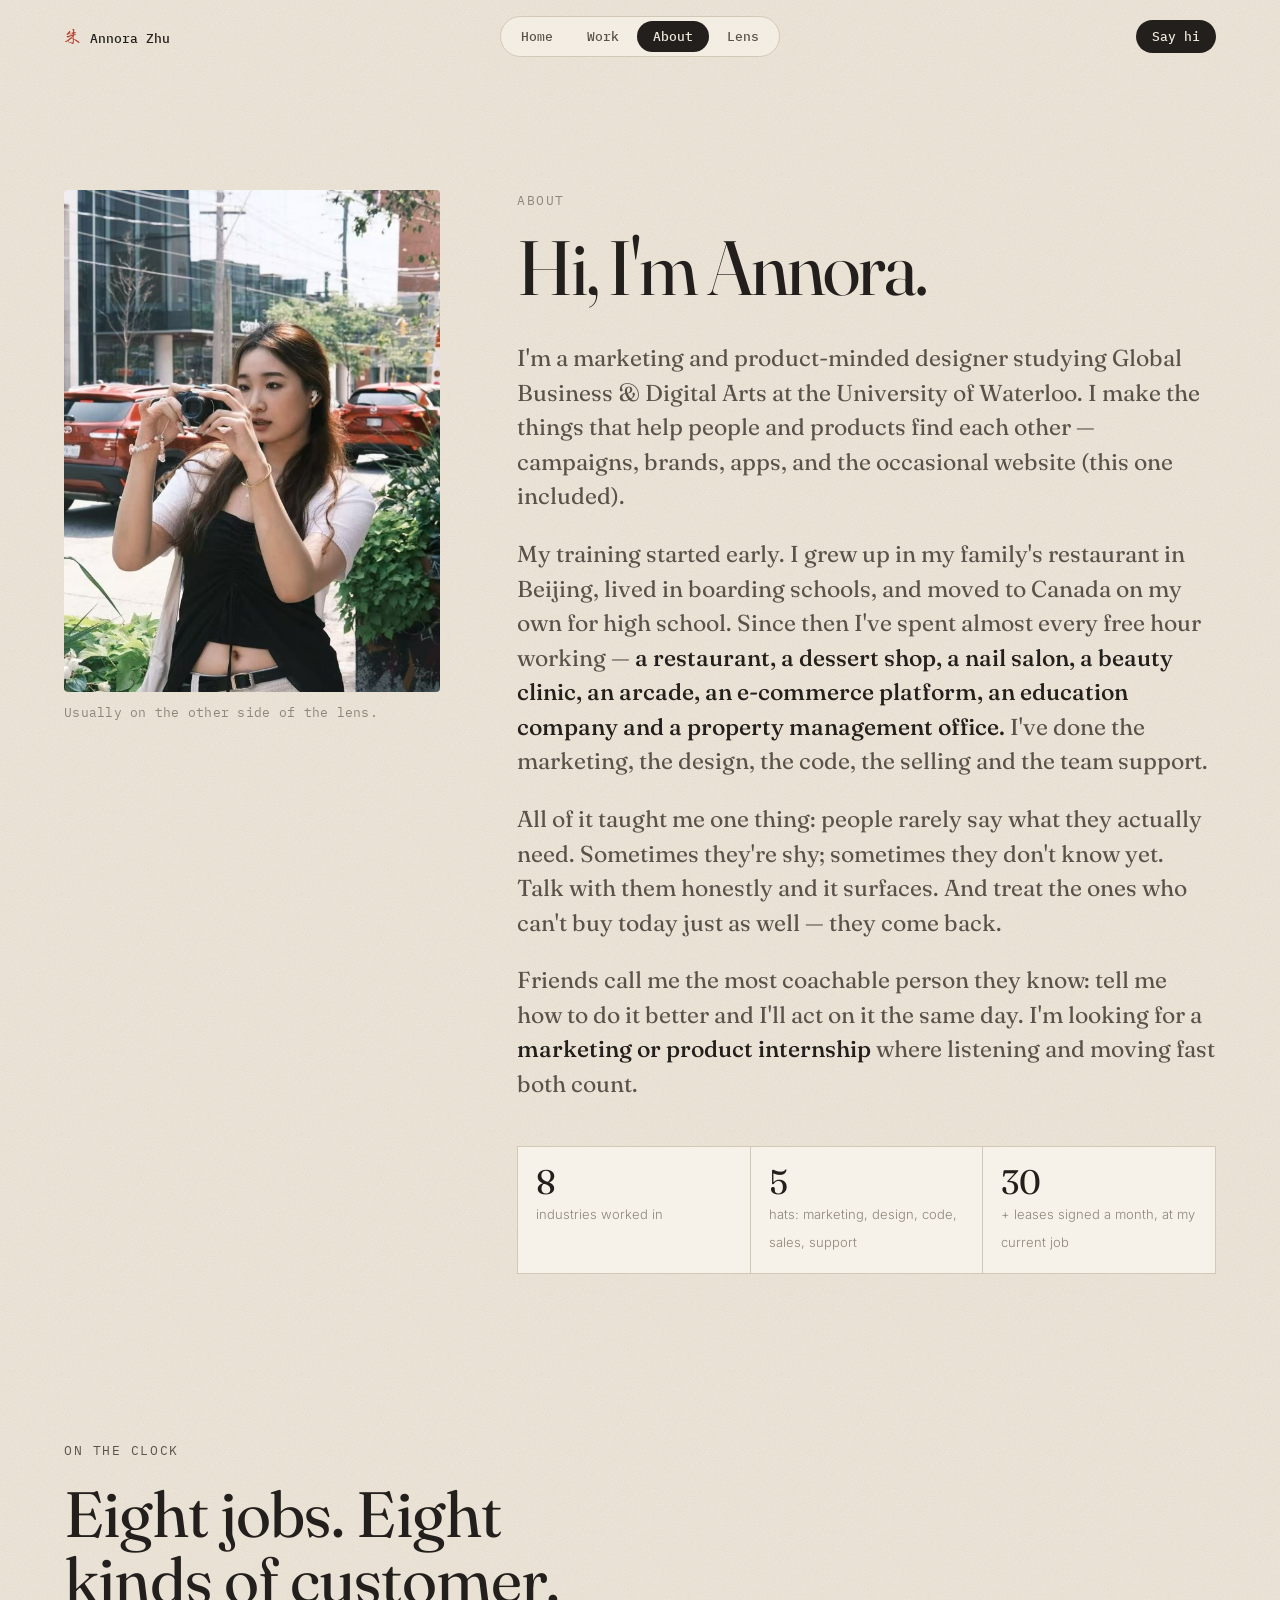
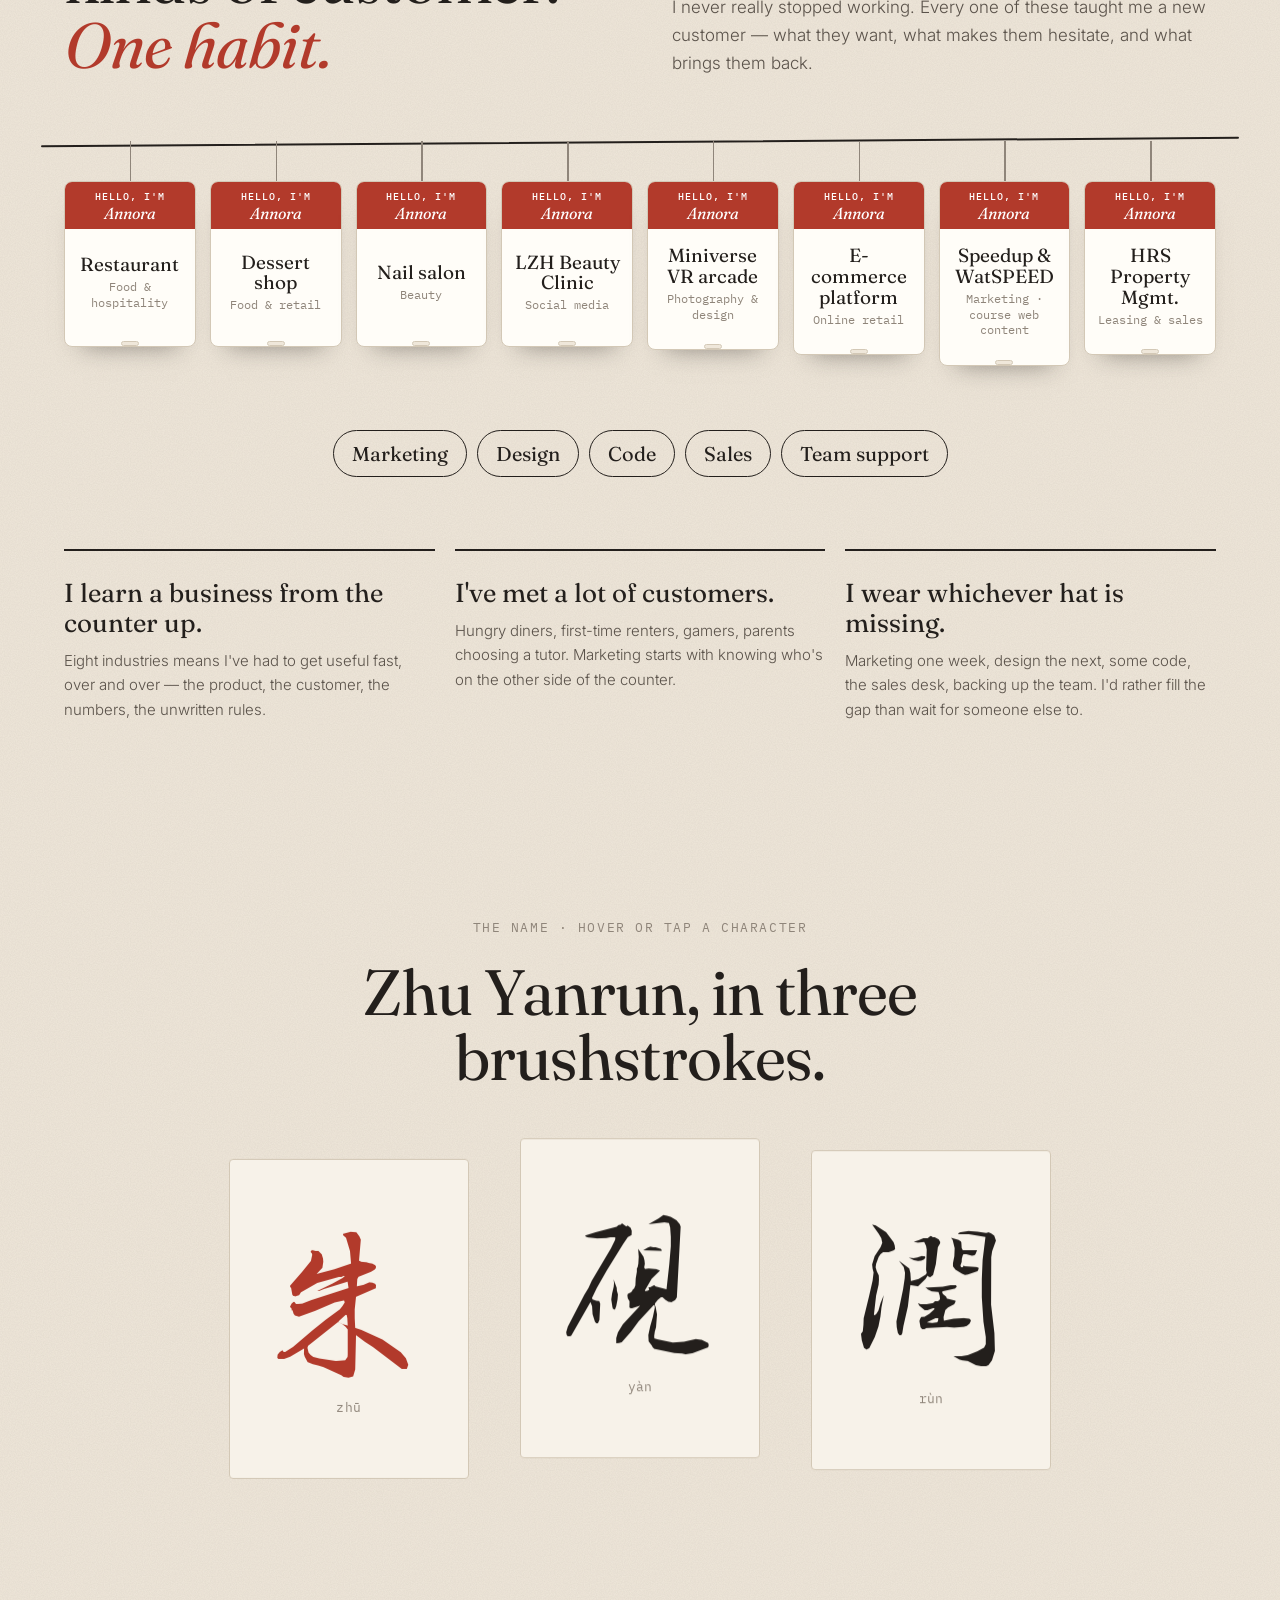
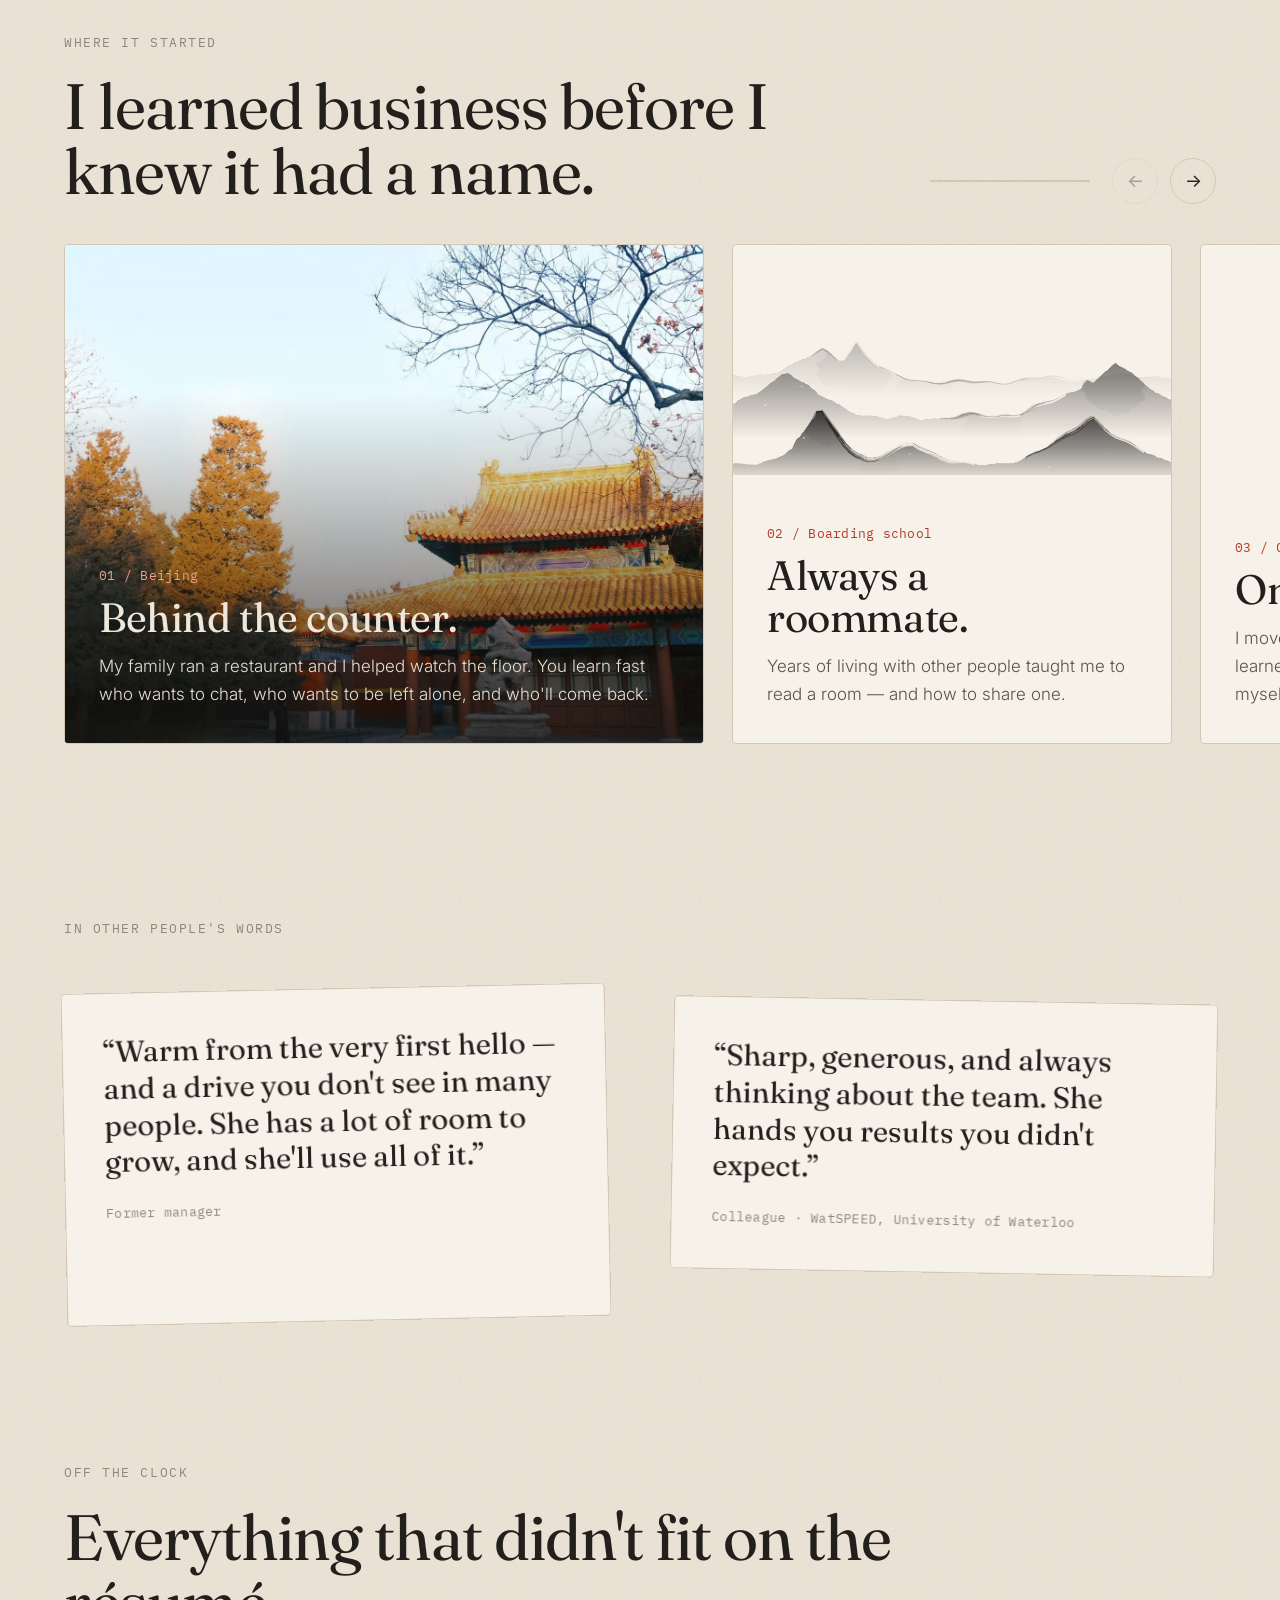
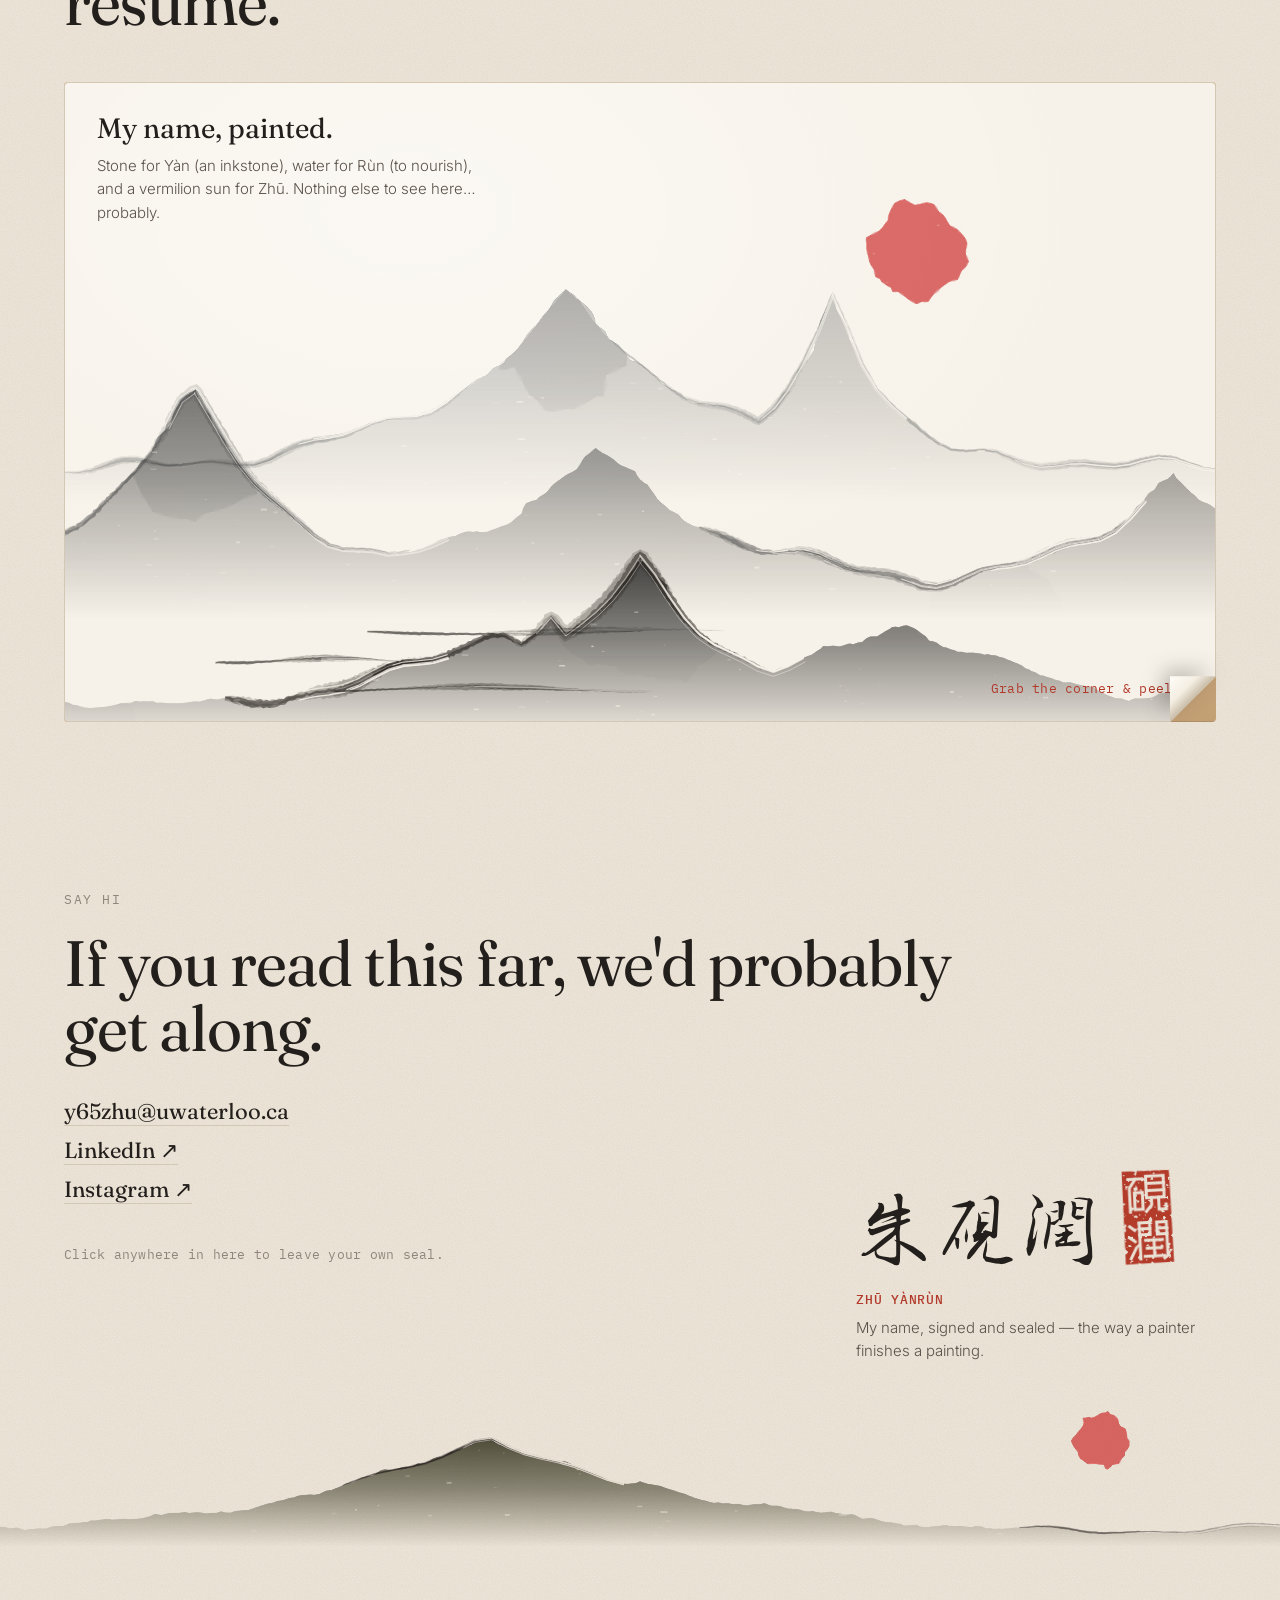
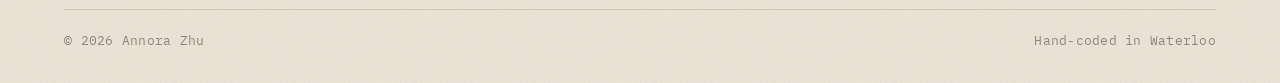
==== about.html @ 553e312d "Desk: drop the karaoke and concert files; concert photo moves into the dance file" ====
<!doctype html>
<html lang="en">
<head>
  <meta charset="utf-8">
  <meta name="viewport" content="width=device-width, initial-scale=1">
  <title>About · Annora Zhu</title>
  <meta name="description" content="About Annora Zhu — from her family's restaurant in Beijing to eight industries and the University of Waterloo.">
  <link rel="preconnect" href="https://fonts.googleapis.com">
  <link rel="preconnect" href="https://fonts.gstatic.com" crossorigin>
  <link href="https://fonts.googleapis.com/css2?family=Fraunces:ital,opsz,wght@0,9..144,300..600;1,9..144,300..500&family=IBM+Plex+Mono:wght@400;500&family=Inter:wght@300;400;500&display=swap" rel="stylesheet">
  <link rel="preload" href="danxingshu-subset.woff2" as="font" type="font/woff2" crossorigin>
  <link rel="stylesheet" href="styles.css?v=202611030107">
</head>
<body>

<nav class="nav">
  <a class="brand" href="index.html"><span class="dx">朱</span><span class="name-en">Annora Zhu</span></a>
  <ul class="tabs">
    <li><a href="index.html">Home</a></li>
    <li><a href="work.html">Work</a></li>
    <li><a href="about.html" aria-current="page">About</a></li>
    <li><a href="lens.html">Lens</a></li>
  </ul>
  <a class="btn" href="#hello">Say hi</a>
</nav>

<!-- ============ INTRO ============ -->
<section class="about-hero">
  <figure class="about-photo reveal">
    <img src="me-crop.jpg" alt="Annora framing a shot with her camera on a sunny street">
    <figcaption class="mono">Usually on the other side of the lens.</figcaption>
  </figure>
  <div class="about-text">
    <p class="mono eyebrow">About</p>
    <h1>Hi, I'm Annora.</h1>
    <p class="lead reveal">I'm a marketing and product-minded designer studying Global Business &amp; Digital Arts at the University of Waterloo. I make the things that help people and products find each other — campaigns, brands, apps, and the occasional website (this one included).</p>
    <p class="lead reveal">My training started early. I grew up in my family's restaurant in Beijing, lived in boarding schools, and moved to Canada on my own for high school. Since then I've spent almost every free hour working — <strong>a restaurant, a dessert shop, a nail salon, a beauty clinic, an arcade, an e-commerce platform, an education company and a property management office.</strong> I've done the marketing, the design, the code, the selling and the team support.</p>
    <p class="lead reveal">All of it taught me one thing: people rarely say what they actually need. Sometimes they're shy; sometimes they don't know yet. Talk with them honestly and it surfaces. And treat the ones who can't buy today just as well — they come back.</p>
    <p class="lead reveal">Friends call me the most coachable person they know: tell me how to do it better and I'll act on it the same day. I'm looking for a <strong>marketing or product internship</strong> where listening and moving fast both count.</p>
    <div class="facts reveal">
      <div><strong data-count="8">8</strong><span>industries worked in</span></div>
      <div><strong data-count="5">5</strong><span>hats: marketing, design, code, sales, support</span></div>
      <div><strong data-count="30">30</strong><span>+ leases signed a month, at my current job</span></div>
    </div>
  </div>
</section>

<!-- ============ EIGHT JOBS ============ -->
<section class="jobs">
  <div class="jobs-head">
    <div>
      <p class="mono eyebrow">On the clock</p>
      <h2 class="reveal">Eight jobs. Eight kinds of customer. <em>One habit.</em></h2>
    </div>
    <p class="reveal">I never really stopped working. Every one of these taught me a new customer — what they want, what makes them hesitate, and what brings them back.</p>
  </div>
  <div class="line">
    <div class="badges">
      <div class="badge" style="--i:0"><div class="badge-card"><div class="badge-top">HELLO, I'M<b>Annora</b></div><div class="badge-mid"><strong>Restaurant</strong><span>Food &amp; hospitality</span></div><div class="badge-hole"></div></div></div>
      <div class="badge" style="--i:1"><div class="badge-card"><div class="badge-top">HELLO, I'M<b>Annora</b></div><div class="badge-mid"><strong>Dessert shop</strong><span>Food &amp; retail</span></div><div class="badge-hole"></div></div></div>
      <div class="badge" style="--i:2"><div class="badge-card"><div class="badge-top">HELLO, I'M<b>Annora</b></div><div class="badge-mid"><strong>Nail salon</strong><span>Beauty</span></div><div class="badge-hole"></div></div></div>
      <div class="badge" style="--i:3"><div class="badge-card"><div class="badge-top">HELLO, I'M<b>Annora</b></div><div class="badge-mid"><strong>LZH Beauty Clinic</strong><span>Social media</span></div><div class="badge-hole"></div></div></div>
      <div class="badge" style="--i:4"><div class="badge-card"><div class="badge-top">HELLO, I'M<b>Annora</b></div><div class="badge-mid"><strong>Miniverse VR arcade</strong><span>Photography &amp; design</span></div><div class="badge-hole"></div></div></div>
      <div class="badge" style="--i:5"><div class="badge-card"><div class="badge-top">HELLO, I'M<b>Annora</b></div><div class="badge-mid"><strong>E-commerce platform</strong><span>Online retail</span></div><div class="badge-hole"></div></div></div>
      <div class="badge" style="--i:6"><div class="badge-card"><div class="badge-top">HELLO, I'M<b>Annora</b></div><div class="badge-mid"><strong>Speedup &amp; WatSPEED</strong><span>Marketing · course web content</span></div><div class="badge-hole"></div></div></div>
      <div class="badge" style="--i:7"><div class="badge-card"><div class="badge-top">HELLO, I'M<b>Annora</b></div><div class="badge-mid"><strong>HRS Property Mgmt.</strong><span>Leasing &amp; sales</span></div><div class="badge-hole"></div></div></div>
    </div>
  </div>

  <div class="hats reveal">
    <span class="hat">Marketing</span><span class="hat">Design</span><span class="hat">Code</span><span class="hat">Sales</span><span class="hat">Team support</span>
  </div>

  <div class="trait">
    <div class="reveal"><h4>I learn a business from the counter up.</h4><p>Eight industries means I've had to get useful fast, over and over — the product, the customer, the numbers, the unwritten rules.</p></div>
    <div class="reveal"><h4>I've met a lot of customers.</h4><p>Hungry diners, first-time renters, gamers, parents choosing a tutor. Marketing starts with knowing who's on the other side of the counter.</p></div>
    <div class="reveal"><h4>I wear whichever hat is missing.</h4><p>Marketing one week, design the next, some code, the sales desk, backing up the team. I'd rather fill the gap than wait for someone else to.</p></div>
  </div>
</section>

<!-- ============ NAME ============ -->
<section class="name">
  <p class="mono eyebrow">The name · hover or tap a character</p>
  <h2 class="reveal">Zhu Yanrun, in three brushstrokes.</h2>
  <div class="chars">
    <button class="char" data-speed="-0.05">
      <span class="front"><span class="dx red">朱</span><span class="mono">zhū</span></span>
      <span class="back"><strong>Vermilion</strong><span>The red of a signature seal — the only accent color on this site.</span></span>
    </button>
    <button class="char" data-speed="0.03">
      <span class="front"><span class="dx">硯</span><span class="mono">yàn</span></span>
      <span class="back"><strong>Inkstone</strong><span>Where ink is ground before a word is written. The prep nobody sees.</span></span>
    </button>
    <button class="char" data-speed="-0.02">
      <span class="front"><span class="dx">潤</span><span class="mono">rùn</span></span>
      <span class="back"><strong>To nourish</strong><span>To make things go smoothly — what good marketing does for a product.</span></span>
    </button>
  </div>
</section>

<!-- ============ ORIGINS (swipeable row) ============ -->
<section class="origins" id="origins">
  <div class="origins-sticky">
    <div class="origins-head">
      <div>
        <p class="mono eyebrow">Where it started</p>
        <h2>I learned business before I knew it had a name.</h2>
      </div>
      <div class="origins-nav">
        <div class="progress" aria-hidden="true"><i id="originsBar"></i></div>
        <button class="arrow" id="originsPrev" aria-label="Previous card" disabled>←</button>
        <button class="arrow" id="originsNext" aria-label="Next card">→</button>
      </div>
    </div>
    <div class="track" id="track" tabindex="0" aria-label="Where it started — swipe or use the arrows">
      <article class="panel photo-panel">
        <div class="ph"><img src="beijing.jpg" alt="A temple courtyard in Beijing in late-afternoon light"></div>
        <span class="num mono">01 / Beijing</span>
        <h3>Behind the counter.</h3>
        <p>My family ran a restaurant and I helped watch the floor. You learn fast who wants to chat, who wants to be left alone, and who'll come back.</p>
      </article>
      <article class="panel">
        <div class="panel-ink" data-ink="landscape" data-seed="21" data-sun="off" aria-hidden="true"></div>
        <span class="num mono">02 / Boarding school</span>
        <h3>Always a roommate.</h3>
        <p>Years of living with other people taught me to read a room — and how to share one.</p>
      </article>
      <article class="panel">
        <div class="panel-ink" data-ink="landscape" data-seed="34" data-sun="off" aria-hidden="true"></div>
        <span class="num mono">03 / Canada</span>
        <h3>On my own.</h3>
        <p>I moved here by myself for high school and learned to take care of — and stand up for — myself.</p>
      </article>
      <article class="panel">
        <div class="panel-ink" data-ink="landscape" data-seed="45" data-sun="78,24" aria-hidden="true"></div>
        <span class="num mono">04 / Waterloo</span>
        <h3>Business, meet art.</h3>
        <p>Global Business &amp; Digital Arts was the only program I'd ever seen that put the two things I'm good at in the same room.</p>
      </article>
    </div>
  </div>
</section>

<!-- ============ WORDS ============ -->
<section>
  <p class="mono eyebrow">In other people's words</p>
  <div class="notes">
    <blockquote class="note" data-speed="-0.04">
      <p>“Warm from the very first hello — and a drive you don't see in many people. She has a lot of room to grow, and she'll use all of it.”</p>
      <cite class="mono">Former manager</cite>
    </blockquote>
    <blockquote class="note" data-speed="0.04">
      <p>“Sharp, generous, and always thinking about the team. She hands you results you didn't expect.”</p>
      <cite class="mono">Colleague · WatSPEED, University of Waterloo</cite>
    </blockquote>
  </div>
</section>

<!-- ============ UNDER THE RUG ============ -->
<section class="rug" id="rug">
  <p class="mono eyebrow">Off the clock</p>
  <h2 class="reveal">Everything that didn't fit on the résumé.</h2>

  <div class="rug-stage" id="rugStage">
    <div class="desk" id="desk">
      <button class="file" style="--x:5%;--y:8%" data-title="advice-taken.log" data-body="My friends say I'm the most coachable person they know. Give me good feedback and I'll put my ego aside and act on it — usually the same day."><span class="ico star">✦</span><span class="fname">advice-taken.log</span></button>
      <button class="file" style="--x:28%;--y:4%" data-title="nail-set-v12.jpg" data-body="I do nails. Ten tiny canvases, no undo button." data-img="desk-nails.jpg"><span class="ico ico-img" style="background-image:url(desk-nails.jpg)"></span><span class="fname">nail-set-v12.jpg</span></button>
      <button class="file" style="--x:52%;--y:12%" data-title="hello-kitty/" data-body="Lifelong, unapologetic fan. My room is mostly her at this point. (This folder is 4.2 GB.)" data-img="desk-hello-kitty.jpg|desk-kitty-pad.jpg|desk-kitty-plush.jpg|desk-kitty-wallpaper.jpg"><span class="ico ico-folder"></span><span class="fname">hello-kitty/</span></button>
      <button class="file" style="--x:76%;--y:6%" data-title="still-can-do-the-splits.mov" data-body="Years of Chinese folk dance, since I was a kid. Yes — I can still do the splits." data-img="desk-dance.jpg|desk-concert.jpg"><span class="ico">▶</span><span class="fname">still-can-do-the-splits.mov</span></button>
      <button class="file" style="--x:12%;--y:50%" data-title="ink-practice.jpg" data-body="Years of Chinese calligraphy and ink painting. I still practice — it's where all the white space on this site comes from."><span class="ico ico-ink dx">墨</span><span class="fname">ink-practice.jpg</span></button>
      <button class="file" style="--x:36%;--y:56%" data-title="born-to-cook.txt" data-body="Friends say I was born with a 'rice root' — a natural gift for cooking. Come hungry." data-img="desk-cook-1.jpg|desk-cook-2.jpg|lens-campfire.jpg"><span class="ico">≡</span><span class="fname">born-to-cook.txt</span></button>
      <button class="file" style="--x:59%;--y:48%" data-title="gym-streak.xlsx" data-body="At the gym most days. Discipline I can actually see." data-img="desk-gym.jpg"><span class="ico ico-sheet"></span><span class="fname">gym-streak.xlsx</span></button>
      <button class="file" style="--x:80%;--y:54%" data-title="birth-chart.pdf" data-body="Western astrology and a firm belief in manifesting. This website was — partly — manifested."><span class="ico">☾</span><span class="fname">birth-chart.pdf</span></button>
      <button class="file" style="--x:46%;--y:78%" data-title="no-pet-yet.txt" data-body="A pet is a real responsibility. I'm waiting until I can give one a steady life. Until then, I borrow other people's rabbits." data-img="desk-rabbit.jpg"><span class="ico">≡</span><span class="fname">no-pet-yet.txt</span></button>

      <div class="window" id="fileWindow" hidden>
        <div class="win-bar"><span class="mono" id="winTitle"></span><button class="win-close" id="winClose" aria-label="Close">×</button></div>
        <div class="win-imgs" id="winImgs" hidden></div>
        <p id="winBody"></p>
      </div>
    </div>

    <div class="cover-sheet" id="cover">
      <div class="cover-ink" data-ink="landscape" data-seed="7" data-water aria-hidden="true"></div>
      <div class="cover-inner">
        <p class="cover-title">My name, painted.</p>
        <p class="cover-text">Stone for Yàn (an inkstone), water for Rùn (to nourish), and a vermilion sun for Zhū. Nothing else to see here… probably.</p>
      </div>
      <p class="cover-hint mono">Grab the corner &amp; peel ↘</p>
    </div>
    <div class="flap-wrap" aria-hidden="true"><div class="flap" id="flap"></div></div>
    <button class="corner" id="corner" aria-label="Peel back the cover to see what's underneath"></button>
  </div>
  <button class="mono reset" id="rugReset" hidden>Sweep it back under the rug ↺</button>
</section>

<div class="lightbox" id="lightbox" hidden><img alt=""></div>
<footer class="footer" id="hello">
  <div class="stamp-zone" id="stampZone">
    <p class="mono eyebrow">Say hi</p>
    <h2>If you read this far, we'd probably get along.</h2>
    <div class="links">
      <a href="mailto:y65zhu@uwaterloo.ca">y65zhu@uwaterloo.ca</a>
      <a href="https://www.linkedin.com/in/annora-zhu-1355352b9">LinkedIn ↗</a>
      <a href="https://www.instagram.com/zz_annora">Instagram ↗</a>
    </div>
    <figure class="signature">
      <div class="sig-row"><span class="sig dx">朱硯潤</span><span class="sig-seal" data-seal="96"></span></div>
      <figcaption><span class="mono sig-roman">ZHŪ YÀNRÙN</span><span class="sig-note">My name, signed and sealed — the way a painter finishes a painting.</span></figcaption>
    </figure>
    <p class="mono stamp-hint" id="stampHint">Click anywhere in here to leave your own seal.</p>
  </div>
  <div class="footer-ink" data-ink="ridge" data-seed="12" aria-hidden="true"></div>
  <div class="fine mono"><span>© 2026 Annora Zhu</span><span>Hand-coded in Waterloo</span></div>
</footer>

<script src="main.js?v=202611030107"></script>
<script src="ink.js?v=202611030107"></script>
</body>
</html>
---- styles.css ----
@font-face {
  font-family: "DanXing";
  src: url("danxingshu-subset.woff2") format("woff2");
  font-display: block;
}

/* smooth cross-page transitions between tabs (Chrome, Safari 18+) */
@view-transition { navigation: auto; }
::view-transition-old(root) { animation: vt-out .28s ease both; }
::view-transition-new(root) { animation: vt-in .42s cubic-bezier(.2,.8,.2,1) both; }
@keyframes vt-out { to { opacity: 0; transform: translateY(-10px); } }
@keyframes vt-in { from { opacity: 0; transform: translateY(14px); } }

:root {
  --paper: #efe7da;
  --paper-2: #e6dccb;
  --paper-3: #f7f2e9;
  --ink: #231f1c;
  --ink-2: #5a524a;
  --ink-3: #8f857a;
  --rule: #d3c8b6;
  --zhu: #b23a2b;
  --display: "Fraunces", "Times New Roman", serif;
  --sans: "Inter", system-ui, sans-serif;
  --mono: "IBM Plex Mono", ui-monospace, monospace;
  --gutter: clamp(16px, 5vw, 72px);
  --ease: cubic-bezier(.2, .8, .2, 1);
}

* { box-sizing: border-box; margin: 0; padding: 0; }
html { scroll-behavior: smooth; }
body {
  background-color: var(--paper);
  background-image: url("data:image/svg+xml,%3Csvg xmlns='http://www.w3.org/2000/svg' width='240' height='240'%3E%3Cfilter id='n'%3E%3CfeTurbulence type='fractalNoise' baseFrequency='.85' numOctaves='3' stitchTiles='stitch'/%3E%3CfeColorMatrix values='0 0 0 0 .14 0 0 0 0 .12 0 0 0 0 .1 0 0 0 .09 0'/%3E%3C/filter%3E%3Crect width='100%25' height='100%25' filter='url(%23n)'/%3E%3C/svg%3E");
  color: var(--ink);
  font: 300 17px/1.65 var(--sans);
  -webkit-font-smoothing: antialiased;
  overflow-x: hidden;
}
body.locked { overflow: hidden; }
img { display: block; max-width: 100%; }
a { color: inherit; text-decoration: none; }
button { font: inherit; color: inherit; background: none; border: 0; cursor: pointer; }
.mono { font-family: var(--mono); font-size: 13px; letter-spacing: .02em; font-weight: 400; }
.dx { font-family: "DanXing", serif; font-weight: 400; }
.red { color: var(--zhu); }
h1 { font: 400 clamp(46px, 6.2vw, 96px)/.96 var(--display); letter-spacing: -.025em; font-variation-settings: "opsz" 144; }
h1 em, h2 em { color: var(--zhu); font-style: italic; }
h2 { font: 400 clamp(36px, 5vw, 68px)/1.02 var(--display); letter-spacing: -.015em; max-width: 14em; }
h3 { font: 400 clamp(30px, 3.2vw, 46px)/1.02 var(--display); letter-spacing: -.01em; }
.eyebrow { color: var(--ink-3); margin-bottom: 20px; text-transform: uppercase; letter-spacing: .12em; }
section { padding: clamp(100px, 13vw, 170px) var(--gutter) 0; position: relative; }
.lead { font: 400 clamp(20px, 1.8vw, 24px)/1.5 var(--display); color: var(--ink-2); max-width: 36em; }
.lead strong { color: var(--ink); font-weight: 500; }

/* ---------- nav: tabs ---------- */
.nav {
  position: fixed; inset: 0 0 auto 0; z-index: 50;
  display: grid; grid-template-columns: 1fr auto 1fr; align-items: center;
  padding: 16px var(--gutter);
  font: 500 13px var(--mono);
  view-transition-name: nav;
}
.nav::before { content: ""; position: absolute; inset: 0; background: color-mix(in srgb, var(--paper) 82%, transparent); backdrop-filter: blur(10px); opacity: 0; transition: opacity .3s; z-index: -1; }
.nav.solid::before { opacity: 1; }
.brand { display: flex; align-items: baseline; gap: 8px; }
.brand .dx { font-size: 18px; color: var(--zhu); }
.tabs { display: flex; gap: 2px; padding: 4px; list-style: none; background: color-mix(in srgb, var(--paper-3) 70%, transparent); border: 1px solid var(--rule); border-radius: 999px; }
.tabs a { display: block; padding: 7px 16px; border-radius: 999px; color: var(--ink-2); transition: color .2s; position: relative; isolation: isolate; }
.tabs a:hover { color: var(--ink); }
.tabs a[aria-current="page"] { color: var(--paper); }
.tabs a[aria-current="page"]::before { content: ""; position: absolute; inset: 0; border-radius: inherit; background: var(--ink); z-index: -1; view-transition-name: tab-pill; }
.btn { justify-self: end; background: var(--ink); color: var(--paper); padding: 8px 16px; border-radius: 999px; transition: background .2s; }
.btn:hover { background: var(--zhu); }

/* ---------- page header (inner pages) ---------- */
.page-head { padding-top: clamp(130px, 16vw, 190px); display: grid; grid-template-columns: 1.2fr 1fr; gap: clamp(28px, 5vw, 72px); align-items: end; }
.page-head h1 { font-size: clamp(52px, 7vw, 108px); }
.page-head p { color: var(--ink-2); max-width: 34em; }

/* ================= HOME ================= */
.hero {
  min-height: 100vh; padding: 100px var(--gutter) 60px;
  display: grid; grid-template-columns: minmax(0, 1.1fr) minmax(0, .9fr); gap: clamp(40px, 6vw, 110px);
  align-items: center; position: relative; overflow: hidden;
}
.hero-copy, .portrait { position: relative; z-index: 1; }
.hero h1 { font-size: clamp(56px, 6.6vw, 112px); }
.hero-ink { position: absolute; left: 0; right: 0; bottom: 0; height: 27%; opacity: .55; pointer-events: none; }
.hero-cta { display: flex; flex-wrap: wrap; align-items: center; gap: 22px; margin-top: 36px; }
.btn-lg { padding: 14px 22px; border-radius: 999px; background: var(--ink); color: var(--paper); font: 500 15px var(--sans); transition: background .2s; }
.btn-lg:hover { background: var(--zhu); }
.kicker { display: flex; align-items: center; gap: 8px; color: var(--ink-2); margin-bottom: 28px; }
.dot { width: 7px; height: 7px; border-radius: 50%; background: var(--zhu); animation: pulse 2.4s infinite; }
@keyframes pulse { 0% { box-shadow: 0 0 0 0 rgba(178,58,43,.5); } 70%, 100% { box-shadow: 0 0 0 8px rgba(178,58,43,0); } }
.portrait { justify-self: end; width: min(100%, calc((100vh - 260px) * .75)); margin: 0; }
.portrait canvas { width: 100%; aspect-ratio: 3/4; display: block; cursor: none; touch-action: pan-y; }
.portrait figcaption { display: flex; flex-direction: column; gap: 6px; margin-top: 16px; }
.cue { color: var(--zhu); font-weight: 500; }
.cue-touch { display: none; }
@media (hover: none) { .cue-mouse { display: none; } .cue-touch { display: inline; } }
.legend { font: 300 15px/1.55 var(--sans); color: var(--ink-2); }
.legend em { font-style: italic; }
.hero-note { max-width: 34ch; margin-top: 30px; font: 300 19px/1.6 var(--sans); color: var(--ink-2); }
.scroll-cue { position: absolute; left: 50%; bottom: 18px; transform: translateX(-50%); color: var(--ink-3); }
.scroll-cue::after { content: ""; display: block; width: 1px; height: 28px; margin: 6px auto 0; background: var(--ink-3); animation: drip 1.8s infinite; transform-origin: top; }
@keyframes drip { 0% { transform: scaleY(0); } 50% { transform: scaleY(1); } 100% { transform: scaleY(1); opacity: 0; } }

.intro { display: grid; grid-template-columns: .8fr 1.2fr; gap: clamp(28px, 6vw, 96px); }
.intro .lead + .lead { margin-top: 1em; }
.intro .link { margin-top: 32px; }

.doors { display: grid; grid-template-columns: repeat(3, 1fr); gap: 20px; margin-top: 48px; }
.door { position: relative; display: block; aspect-ratio: 4/5; overflow: hidden; background: var(--ink); color: var(--paper); border-radius: 4px; }
.door img { position: absolute; inset: -6% 0; width: 100%; height: 112%; object-fit: cover; opacity: .72; transition: transform .8s var(--ease), opacity .4s; }
.door:hover img { transform: scale(1.06); opacity: .5; }
.door .door-text { position: absolute; inset: auto 0 0 0; padding: 26px; background: linear-gradient(transparent, rgba(20,16,12,.8)); }
.door h3 { color: var(--paper); }
.door .mono { color: #e2d6c4; }
.door .arrow { position: absolute; top: 20px; right: 22px; width: 42px; height: 42px; border-radius: 50%; background: var(--paper); color: var(--ink); display: grid; place-items: center; font-size: 18px; transition: transform .4s var(--ease), background .2s; }
.door:hover .arrow { transform: rotate(-45deg); background: var(--zhu); color: #fff; }

/* ================= WORK: fanned deck ================= */
.filters { display: flex; flex-wrap: wrap; gap: 8px; margin-top: 40px; }
.chip { padding: 8px 14px; border: 1px solid var(--rule); border-radius: 999px; font: 500 13px var(--mono); color: var(--ink-2); transition: all .2s; }
.chip:hover { border-color: var(--ink); color: var(--ink); }
.chip[aria-pressed="true"] { background: var(--ink); color: var(--paper); border-color: var(--ink); }
.deck-wrap { padding: 40px var(--gutter) 0; }
.deck { position: relative; height: 560px; --cw: 320px; }
.pcard {
  position: absolute; left: 0; top: 60px; width: var(--cw); height: 440px;
  display: flex; flex-direction: column; text-align: left;
  background: var(--paper-3); border: 1px solid var(--rule); border-radius: 6px;
  box-shadow: -10px 0 30px -18px rgba(35,31,28,.45);
  transform: translate(var(--x, 0px), var(--y, 0px)) rotate(var(--rot, 0deg)) scale(var(--s, 1));
  transform-origin: 50% 120%;
  transition: transform .55s var(--ease), box-shadow .35s, opacity .35s;
}
.pcard.out { opacity: 0; pointer-events: none; }
.pcard.hot { box-shadow: 0 40px 60px -30px rgba(35,31,28,.55); }
.pcard .tab { position: absolute; top: -26px; left: 18px; height: 27px; padding: 0 12px; display: flex; align-items: center; gap: 8px; background: var(--paper-3); border: 1px solid var(--rule); border-bottom: 0; border-radius: 6px 6px 0 0; font: 500 12px var(--mono); color: var(--ink-3); white-space: nowrap; }
.pcard .tab b { color: var(--zhu); font-weight: 500; }
.pcard .cover { flex: 1; margin: 10px 10px 0; overflow: hidden; border-radius: 3px; background: var(--paper-2); position: relative; }
.pcard .cover img { width: 100%; height: 100%; object-fit: cover; transition: transform .8s var(--ease); }
.pcard.hot .cover img { transform: scale(1.05); }
.pcard .cap { padding: 14px 16px 16px; }
.pcard .cap h4 { font: 400 26px/1.1 var(--display); }
.pcard .cap p { font: 400 13px/1.45 var(--mono); color: var(--ink-3); margin-top: 6px; padding-right: 40px; }
.pcard .open { position: absolute; right: 16px; bottom: 18px; width: 34px; height: 34px; border-radius: 50%; background: var(--ink); color: var(--paper); display: grid; place-items: center; opacity: 0; transform: scale(.6); transition: all .35s var(--ease); }
.pcard.hot .open { opacity: 1; transform: none; }
.type-cover { display: grid; place-items: center; height: 100%; background: var(--ink); color: var(--paper); text-align: center; padding: 20px; }
.type-cover span { font: italic 300 44px/1 var(--display); }
.type-cover small { display: block; margin-top: 10px; font: 500 11px var(--mono); color: #f0a08f; }
.deck-hint { color: var(--ink-3); text-align: center; margin-top: 8px; }

/* detail sheet */
.detail { position: fixed; inset: 0; z-index: 80; background: var(--paper); overflow-y: auto; overscroll-behavior: contain; }
.detail[hidden] { display: none; }
.detail.enter { animation: sheet-in .5s var(--ease); }
@keyframes sheet-in { from { transform: translateY(40px); opacity: 0; } }
.d-bar { position: sticky; top: 0; z-index: 2; display: flex; justify-content: space-between; align-items: center; padding: 14px var(--gutter); background: color-mix(in srgb, var(--paper) 88%, transparent); backdrop-filter: blur(10px); border-bottom: 1px solid var(--rule); }
.d-bar .group { display: flex; gap: 8px; align-items: center; }
.round { width: 40px; height: 40px; border-radius: 50%; border: 1px solid var(--rule); display: grid; place-items: center; font-size: 16px; transition: all .2s; }
.round:hover { background: var(--ink); color: var(--paper); border-color: var(--ink); }
.d-hero { padding: 48px var(--gutter) 0; display: grid; grid-template-columns: 1fr 1.1fr; gap: clamp(28px, 5vw, 72px); align-items: start; }
.d-hero h2 { font-size: clamp(44px, 6vw, 88px); }
.d-hero .kick { font: italic 400 24px/1.3 var(--display); color: var(--ink-2); margin: 10px 0 24px; }
.d-hero .body p { color: var(--ink-2); }
.d-hero .body p + p { margin-top: .9em; }
.d-meta { display: grid; grid-template-columns: auto 1fr; gap: 8px 20px; margin-top: 28px; padding-top: 20px; border-top: 1px solid var(--rule); }
.d-meta dt { color: var(--ink-3); }
.d-meta dd { font-size: 14px; }
.d-cover { border-radius: 4px; overflow: hidden; background: var(--paper-2); }
.d-cover img { width: 100%; }
.d-links { display: flex; flex-wrap: wrap; gap: 10px; margin-top: 28px; }
.pill { display: inline-flex; align-items: center; gap: 6px; padding: 10px 16px; border-radius: 999px; background: var(--ink); color: var(--paper); font: 500 13px var(--mono); transition: background .2s; }
.pill:hover { background: var(--zhu); }
.pill.ghost { background: transparent; color: var(--ink); border: 1px solid var(--ink); }
.pill.ghost:hover { background: var(--ink); color: var(--paper); }
.d-gallery { padding: 64px var(--gutter) 96px; columns: 2; column-gap: 20px; }
.d-gallery > * { break-inside: avoid; margin-bottom: 20px; border-radius: 4px; overflow: hidden; background: var(--paper-2); }
.d-gallery img { width: 100%; cursor: zoom-in; transition: transform .6s var(--ease); }
.d-gallery figure:hover img { transform: scale(1.02); }
.d-gallery figcaption { padding: 10px 12px; color: var(--ink-3); }
.d-gallery .embed { position: relative; aspect-ratio: var(--ar, 16/9); }
.d-gallery .embed iframe { position: absolute; inset: 0; width: 100%; height: 100%; border: 0; }
.d-gallery video { width: 100%; display: block; }
.d-gallery audio { width: calc(100% - 32px); margin: 16px; }
.d-gallery .wide { column-span: all; }
.d-stats { display: flex; gap: 40px; margin-top: 28px; }
.d-stats strong { display: block; font: 400 46px/1 var(--display); }
.d-stats span { font-size: 13px; color: var(--ink-3); }

/* ================= ABOUT ================= */
.about-hero { padding-top: clamp(130px, 16vw, 190px); display: grid; grid-template-columns: minmax(260px, .7fr) 1.3fr; gap: clamp(32px, 6vw, 96px); align-items: start; }
.about-photo { position: sticky; top: 100px; }
.about-photo img { width: 100%; border-radius: 4px; }
.about-photo figcaption { margin-top: 10px; color: var(--ink-3); }
.about-text h1 { font-size: clamp(48px, 6vw, 92px); margin-bottom: 36px; }
.about-text .lead + .lead { margin-top: 1em; }
.facts { display: grid; grid-template-columns: repeat(3, 1fr); gap: 1px; margin-top: 44px; background: var(--rule); border: 1px solid var(--rule); }
.facts div { background: var(--paper-3); padding: 18px; }
.facts strong { display: block; font: 400 34px/1 var(--display); }
.facts span { font-size: 13px; color: var(--ink-3); }

/* name cards */
.name { text-align: center; }
.name h2 { margin: 0 auto; }
.chars { display: flex; justify-content: center; gap: clamp(12px, 4vw, 56px); margin-top: 56px; perspective: 1000px; }
.char { width: clamp(140px, 20vw, 240px); aspect-ratio: 3/4; position: relative; transform-style: preserve-3d; transition: transform .8s var(--ease); }
.char:hover, .char.flipped { transform: rotateY(180deg); }
.char .front, .char .back { position: absolute; inset: 0; backface-visibility: hidden; display: flex; flex-direction: column; align-items: center; justify-content: center; gap: 10px; border: 1px solid var(--rule); background: var(--paper-3); border-radius: 4px; overflow: hidden; }
.char .front .dx { font-size: clamp(88px, 13vw, 170px); line-height: 1; }
.char .front .mono { color: var(--ink-3); }
.char .back { transform: rotateY(180deg); padding: clamp(12px, 2vw, 24px); text-align: center; background: var(--ink); color: var(--paper); }
.char .back strong { font: 400 italic clamp(20px, 2.4vw, 30px)/1.05 var(--display); color: #f0a08f; }
.char .back span { font-size: clamp(12px, 1.2vw, 14px); line-height: 1.45; color: #cfc5b6; }

/* origins: a row you swipe, drag or step through — the page keeps scrolling normally */
.origins { padding: 0; margin-top: clamp(100px, 13vw, 170px); }
.origins-head { padding: 0 var(--gutter); margin-bottom: 40px; display: flex; justify-content: space-between; align-items: end; gap: 24px; }
.progress { width: 160px; height: 2px; background: var(--rule); position: relative; flex-shrink: 0; }
.progress i { position: absolute; inset: 0; background: var(--zhu); transform-origin: left; transform: scaleX(0); }
.origins-nav { display: flex; align-items: center; gap: 12px; flex-shrink: 0; }
.origins-nav .progress { margin-right: 10px; }
.arrow { width: 46px; height: 46px; border-radius: 50%; border: 1px solid var(--rule); font: 400 18px var(--sans); color: var(--ink); transition: all .2s; }
.arrow:hover:not(:disabled) { background: var(--ink); color: var(--paper); border-color: var(--ink); }
.arrow:disabled { opacity: .35; cursor: default; }
.track { display: flex; gap: 28px; padding: 0 var(--gutter) 8px; overflow-x: auto; scroll-snap-type: x mandatory; scroll-padding: 0 var(--gutter); scrollbar-width: none; overscroll-behavior-x: contain; cursor: grab; }
.track::-webkit-scrollbar { display: none; }
.track.dragging { cursor: grabbing; scroll-snap-type: none; user-select: none; }
.track .panel { scroll-snap-align: start; }
.panel { flex: 0 0 min(440px, 78vw); min-height: 500px; position: relative; padding: 34px; background: var(--paper-3); border: 1px solid var(--rule); border-radius: 4px; display: flex; flex-direction: column; justify-content: flex-end; overflow: hidden; }
.panel h3 { margin: 10px 0 14px; position: relative; }
.panel p { color: var(--ink-2); font-size: 17px; position: relative; }
.panel-ink { position: relative; flex: 0 0 230px; margin: -34px -34px auto; padding-bottom: 20px; }
.panel .num { color: var(--zhu); position: relative; }
.photo-panel { flex-basis: min(640px, 86vw); }
.photo-panel .ph { position: absolute; inset: 0; overflow: hidden; }
.photo-panel .ph img { width: 100%; height: 100%; object-fit: cover; pointer-events: none; }
.photo-panel .ph::after { content: ""; position: absolute; inset: 0; background: linear-gradient(transparent 30%, rgba(20,16,12,.78)); }
.photo-panel h3 { color: var(--paper); }
.photo-panel p { color: #e8dfd2; }
.photo-panel .num { color: #f0a08f; }

/* eight jobs: hanging name badges */
.jobs-head { display: grid; grid-template-columns: 1fr 1fr; gap: clamp(28px, 5vw, 72px); align-items: end; }
.jobs-head p { color: var(--ink-2); }
.line { position: relative; margin-top: 64px; padding-top: 40px; }
.line::before { content: ""; position: absolute; left: -2%; right: -2%; top: 0; height: 2px; background: var(--ink); border-radius: 2px; transform: rotate(-.4deg); }
.badges { display: grid; grid-template-columns: repeat(8, 1fr); gap: 14px; }
.badge { position: relative; transform-origin: 50% -40px; animation: sway 5s ease-in-out infinite; animation-delay: calc(var(--i) * -.6s); }
.badge::before { content: ""; position: absolute; left: 50%; top: -40px; width: 1.5px; height: 40px; background: var(--ink-3); }
.badge:hover { animation-play-state: paused; }
@keyframes sway { 0%, 100% { rotate: -2.5deg; } 50% { rotate: 2.5deg; } }
.badge-card { background: #fffdf8; border: 1px solid var(--rule); border-radius: 8px; overflow: hidden; box-shadow: 0 16px 24px -18px rgba(35,31,28,.5); text-align: center; transition: transform .4s var(--ease); }
.badge:hover .badge-card { transform: translateY(8px) scale(1.05); }
.badge-top { background: var(--zhu); color: #fff; padding: 8px 4px 6px; font: 500 10px var(--mono); letter-spacing: .1em; }
.badge-top b { display: block; font: italic 400 16px var(--display); letter-spacing: 0; }
.badge-mid { padding: 16px 8px 14px; min-height: 104px; display: flex; flex-direction: column; align-items: center; justify-content: center; gap: 4px; }
.badge-mid strong { font: 400 19px/1.1 var(--display); }
.badge-mid span { font: 400 12px/1.3 var(--mono); color: var(--ink-3); }
.badge-hole { width: 18px; height: 5px; border-radius: 4px; background: var(--paper); border: 1px solid var(--rule); margin: 8px auto 0; }
.hats { display: flex; flex-wrap: wrap; gap: 10px; margin-top: 64px; justify-content: center; }
.hat { padding: 10px 18px; border-radius: 999px; border: 1px solid var(--ink); font: 400 20px var(--display); transition: all .3s var(--ease); }
.hat:hover { background: var(--ink); color: var(--paper); transform: translateY(-3px); }
.trait { margin-top: 72px; display: grid; grid-template-columns: repeat(3, 1fr); gap: 20px; }
.trait div { padding: 28px 0; border-top: 2px solid var(--ink); }
.trait h4 { font: 400 26px/1.15 var(--display); margin-bottom: 10px; }
.trait p { font-size: 15px; color: var(--ink-2); }

/* words */
.notes { display: grid; grid-template-columns: 1fr 1fr; gap: clamp(28px, 5vw, 72px); margin-top: 24px; }
.note { padding: 40px; background: var(--paper-3); border: 1px solid var(--rule); border-radius: 4px; transition: rotate .4s; }
.note:first-child { rotate: -1.2deg; }
.note:last-child { rotate: 1deg; margin-top: 60px; }
.note:hover { rotate: 0deg; }
.note p { font: 400 clamp(22px, 2.3vw, 30px)/1.25 var(--display); }
.note cite { display: block; margin-top: 22px; font-style: normal; color: var(--ink-3); }

/* rug: peel to reveal */
.rug { overflow: clip; }
.rug-stage { position: relative; height: clamp(520px, 52vw, 640px); margin-top: 48px; }
.desk {
  position: absolute; inset: 0; overflow: hidden; border-radius: 4px;
  background-color: #c9a77c;
  background-image:
    repeating-linear-gradient(0deg, rgba(90,60,30,.18) 0 1px, transparent 1px 64px),
    repeating-linear-gradient(90deg, rgba(90,60,30,.10) 0 1px, transparent 1px 220px),
    linear-gradient(#cfae84, #c39f74);
}
.file { position: absolute; left: var(--x); top: var(--y); width: 120px; display: flex; flex-direction: column; align-items: center; gap: 8px; touch-action: none; user-select: none; }
.ico { width: 64px; height: 76px; border-radius: 6px; background: #fff; box-shadow: 0 6px 12px -6px rgba(0,0,0,.4); display: grid; place-items: center; font-size: 26px; color: var(--ink-2); transition: transform .2s; }
.file:hover .ico { transform: translateY(-4px) rotate(-2deg); }
.ico-folder { width: 80px; height: 62px; background: linear-gradient(#7cc0f2, #4d9fe0); border-radius: 4px 10px 6px 6px; position: relative; }
.ico-folder::before { content: ""; position: absolute; left: 0; top: -8px; width: 34px; height: 12px; background: #6ab3ec; border-radius: 4px 4px 0 0; }
.ico-img { background-size: cover; background-position: center; border: 3px solid #fff; }
.ico-sheet { background-color: #fff; background-image: linear-gradient(#2e8b57, #2e8b57), repeating-linear-gradient(0deg, #ddd 0 1px, transparent 1px 10px), repeating-linear-gradient(90deg, #ddd 0 1px, transparent 1px 16px); background-size: 100% 12px, 100% 100%, 100% 100%; background-repeat: no-repeat; }
.ico-ink { font-size: 40px; color: var(--ink); }
.star { color: var(--zhu); background: #fff3ef; }
.fname { font: 500 12px/1.3 var(--sans); color: #fff; text-align: center; text-shadow: 0 1px 3px rgba(0,0,0,.6); word-break: break-word; padding: 2px 6px; border-radius: 4px; }
.file:focus-visible .fname, .file.sel .fname { background: #2f6fd6; text-shadow: none; }
.window { position: absolute; left: 50%; top: 50%; translate: -50% -50%; width: min(420px, 86%); z-index: 20; background: var(--paper-3); border-radius: 10px; overflow: hidden; box-shadow: 0 30px 60px -20px rgba(0,0,0,.5), 0 0 0 1px rgba(0,0,0,.08); animation: pop .25s cubic-bezier(.2,.9,.3,1.2); }
@keyframes pop { from { scale: .85; opacity: 0; } }
.win-bar { display: flex; justify-content: space-between; align-items: center; padding: 10px 14px; background: var(--paper-2); color: var(--ink-2); }
.win-close { font-size: 20px; line-height: 1; width: 24px; height: 24px; border-radius: 50%; }
.win-close:hover { background: var(--zhu); color: #fff; }
.win-imgs { display: grid; grid-template-columns: repeat(var(--n, 1), 1fr); gap: 2px; background: var(--paper-2); }
.win-imgs[hidden] { display: none; }
.win-imgs img { width: 100%; height: 300px; object-fit: cover; object-position: center 35%; cursor: zoom-in; }
.win-imgs.grid img { height: 170px; }
.window p { padding: 20px; font: 400 21px/1.35 var(--display); }
.cover-sheet { position: absolute; inset: 0; z-index: 5; background: radial-gradient(ellipse at 30% 20%, rgba(255,255,255,.5), transparent 60%), var(--paper-3); border: 1px solid var(--rule); border-radius: 4px; display: grid; place-items: center; user-select: none; }
.cover-ink { position: absolute; inset: 0; overflow: hidden; border-radius: 4px; }
.cover-inner { position: absolute; left: 32px; top: 30px; max-width: 380px; }
.cover-title { font: 400 28px/1.1 var(--display); color: var(--ink); }
.cover-text { margin-top: 10px; font: 300 15px/1.55 var(--sans); color: var(--ink-2); }
.cover-hint { position: absolute; right: 26px; bottom: 22px; color: var(--zhu); animation: nudge 1.6s ease-in-out infinite; }
@keyframes nudge { 50% { transform: translate(4px, 4px); } }
.flap-wrap { position: absolute; inset: 0; z-index: 6; pointer-events: none; filter: drop-shadow(-6px -6px 10px rgba(35,31,28,.28)); }
.flap { position: absolute; left: -100%; top: -100%; width: 300%; height: 300%; }
.corner { position: absolute; right: 0; bottom: 0; width: 120px; height: 120px; z-index: 7; cursor: grab; touch-action: none; }
.reset { display: block; margin: 20px auto 0; color: var(--ink-3); border-bottom: 1px solid var(--rule); }
.reset:hover { color: var(--zhu); }
.reset[hidden] { display: none; }

/* ================= LENS ================= */
.hint { color: var(--ink-3); margin-top: 40px; }
.table { position: relative; height: clamp(1260px, 128vw, 1660px); margin-top: 16px; }
.stamp {
  --perf: 7px;
  position: absolute; left: var(--x); top: var(--y); width: var(--w);
  padding: 12px; background: #fbf8f2;
  rotate: var(--r);
  -webkit-mask: linear-gradient(#000 0 0) content-box, radial-gradient(circle var(--perf), #0000 96%, #000) calc(var(--perf) * -1) calc(var(--perf) * -1) / calc(var(--perf) * 2.4) calc(var(--perf) * 2.4) round;
          mask: linear-gradient(#000 0 0) content-box, radial-gradient(circle var(--perf), #0000 96%, #000) calc(var(--perf) * -1) calc(var(--perf) * -1) / calc(var(--perf) * 2.4) calc(var(--perf) * 2.4) round;
  filter: drop-shadow(0 10px 14px rgba(35,31,28,.18));
  cursor: grab; touch-action: none; user-select: none;
  transition: filter .2s, scale .25s var(--ease);
}
.stamp.land { --w: 30%; }
.stamp.port { --w: 19%; }
.stamp:hover { scale: 1.03; }
.stamp.dragging { cursor: grabbing; scale: 1.06; filter: drop-shadow(0 26px 30px rgba(35,31,28,.3)); transition: none; }
.stamp img { width: 100%; pointer-events: none; }
.stamp figcaption { position: absolute; right: 22px; bottom: 18px; color: #ffb35c; font-weight: 500; text-shadow: 0 0 6px rgba(255,140,40,.7); }
.lightbox { position: fixed; inset: 0; z-index: 90; background: rgba(20,16,12,.88); display: grid; place-items: center; padding: 5vh 5vw; cursor: zoom-out; animation: fade .3s ease; }
.lightbox[hidden] { display: none; }
.lightbox img { max-width: 100%; max-height: 90vh; border-radius: 3px; box-shadow: 0 30px 80px rgba(0,0,0,.5); animation: zoom .45s var(--ease); }
@keyframes fade { from { opacity: 0; } }
@keyframes zoom { from { transform: scale(.92); opacity: 0; } }

/* ---------- footer ---------- */
.footer { padding: clamp(100px, 13vw, 170px) var(--gutter) 32px; }
.stamp-zone { position: relative; min-height: 56vh; cursor: crosshair; }
.links { display: flex; flex-direction: column; gap: 10px; margin-top: 36px; font: 400 22px var(--display); }
.links a { width: fit-content; border-bottom: 1px solid var(--rule); cursor: pointer; }
.links a:hover { color: var(--zhu); border-color: var(--zhu); }
.signature { position: absolute; right: 0; bottom: 30px; margin: 0; }
.sig-row { display: flex; align-items: flex-end; gap: 20px; }
.sig { font-size: clamp(64px, 6.4vw, 92px); line-height: 1; white-space: nowrap; }
.sig-seal { display: block; rotate: -3deg; margin-bottom: 6px; }
.signature figcaption { margin-top: 18px; max-width: 360px; display: flex; flex-direction: column; gap: 6px; }
.sig-roman { color: var(--zhu); font-weight: 500; letter-spacing: .06em; }
.sig-note { font: 300 15px/1.55 var(--sans); color: var(--ink-2); }
.seal-mark { display: block; }
.footer-ink { height: 170px; margin: -10px calc(var(--gutter) * -1) 0; pointer-events: none; }
.stamp-hint { color: var(--ink-3); margin-top: 40px; }
.dropped { position: absolute; translate: -50% -50%; animation: thunk .35s cubic-bezier(.2,.9,.3,1.4) both; pointer-events: none; }
@keyframes thunk { from { scale: 1.8; opacity: 0; } }
.fine { display: flex; justify-content: space-between; margin-top: 56px; padding-top: 20px; border-top: 1px solid var(--rule); color: var(--ink-3); }
.link { display: inline-block; font: 500 13px var(--mono); border-bottom: 1px solid currentColor; }
.link:hover { color: var(--zhu); }

/* ---------- reveal ---------- */
.reveal { opacity: 0; transform: translateY(24px); transition: opacity 1s ease, transform 1s var(--ease); }
.reveal.in { opacity: 1; transform: none; }

@media (prefers-reduced-motion: reduce) {
  html { scroll-behavior: auto; }
  .reveal { opacity: 1; transform: none; transition: none; }
  .dot, .scroll-cue::after, .cover-hint, .badge { animation: none; }
  ::view-transition-old(root), ::view-transition-new(root) { animation: none; }
}

/* ---------- tablet & phone ---------- */
@media (max-width: 1100px) {
  .badges { grid-template-columns: repeat(4, 1fr); row-gap: 72px; }
}
@media (max-width: 900px) {
  .nav { grid-template-columns: auto 1fr; gap: 12px; }
  .nav .btn { display: none; }
  .tabs { justify-self: end; }
  .tabs a { padding: 7px 11px; }
  .brand .name-en { display: none; }
  .hero { grid-template-columns: 1fr; padding-top: 110px; gap: 44px; align-content: start; min-height: 0; }
  .hero h1 { font-size: 50px; }
  .hero-note { font-size: 17px; }
  .hero-ink { height: 18%; }
  .portrait { max-width: 440px; width: 100%; justify-self: center; }
  .scroll-cue { display: none; }
  .intro, .page-head, .about-hero, .jobs-head, .notes, .d-hero { grid-template-columns: 1fr; }
  .about-photo { position: static; max-width: 360px; }
  .doors { grid-template-columns: 1fr; }
  .door { aspect-ratio: 16/10; }
  .track { gap: 16px; }
  .track .panel { flex-basis: 84vw; min-height: 440px; }
  .origins-nav .progress, .arrow { display: none; }
  .trait { grid-template-columns: 1fr; }
  .note:last-child { margin-top: 0; }
  .deck { height: auto; display: flex; gap: 14px; overflow-x: auto; scroll-snap-type: x mandatory; padding: 34px 0 20px; }
  .pcard { position: relative; top: 0; flex: 0 0 78vw; height: 440px; transform: none !important; scroll-snap-align: center; scroll-snap-stop: always; }
  .pcard.out { display: none; }
  .pcard .open { opacity: 1; transform: none; }
  .d-gallery { columns: 1; }
  .table { height: auto; display: grid; grid-template-columns: 1fr 1fr; gap: 18px; }
  .stamp { position: relative; left: auto; top: auto; width: auto; translate: none !important; }
  .stamp.land { grid-column: span 2; }
  .rug-stage { height: 620px; }
  .file { width: 96px; }
  .signature { position: static; margin-top: 56px; }
  .sig { font-size: 60px; }
  .footer-ink { height: 110px; }
}
@media (max-width: 520px) {
  .tabs a { padding: 6px 8px; font-size: 13px; }
  .badges { grid-template-columns: repeat(2, 1fr); }
  .facts { grid-template-columns: 1fr; }
}
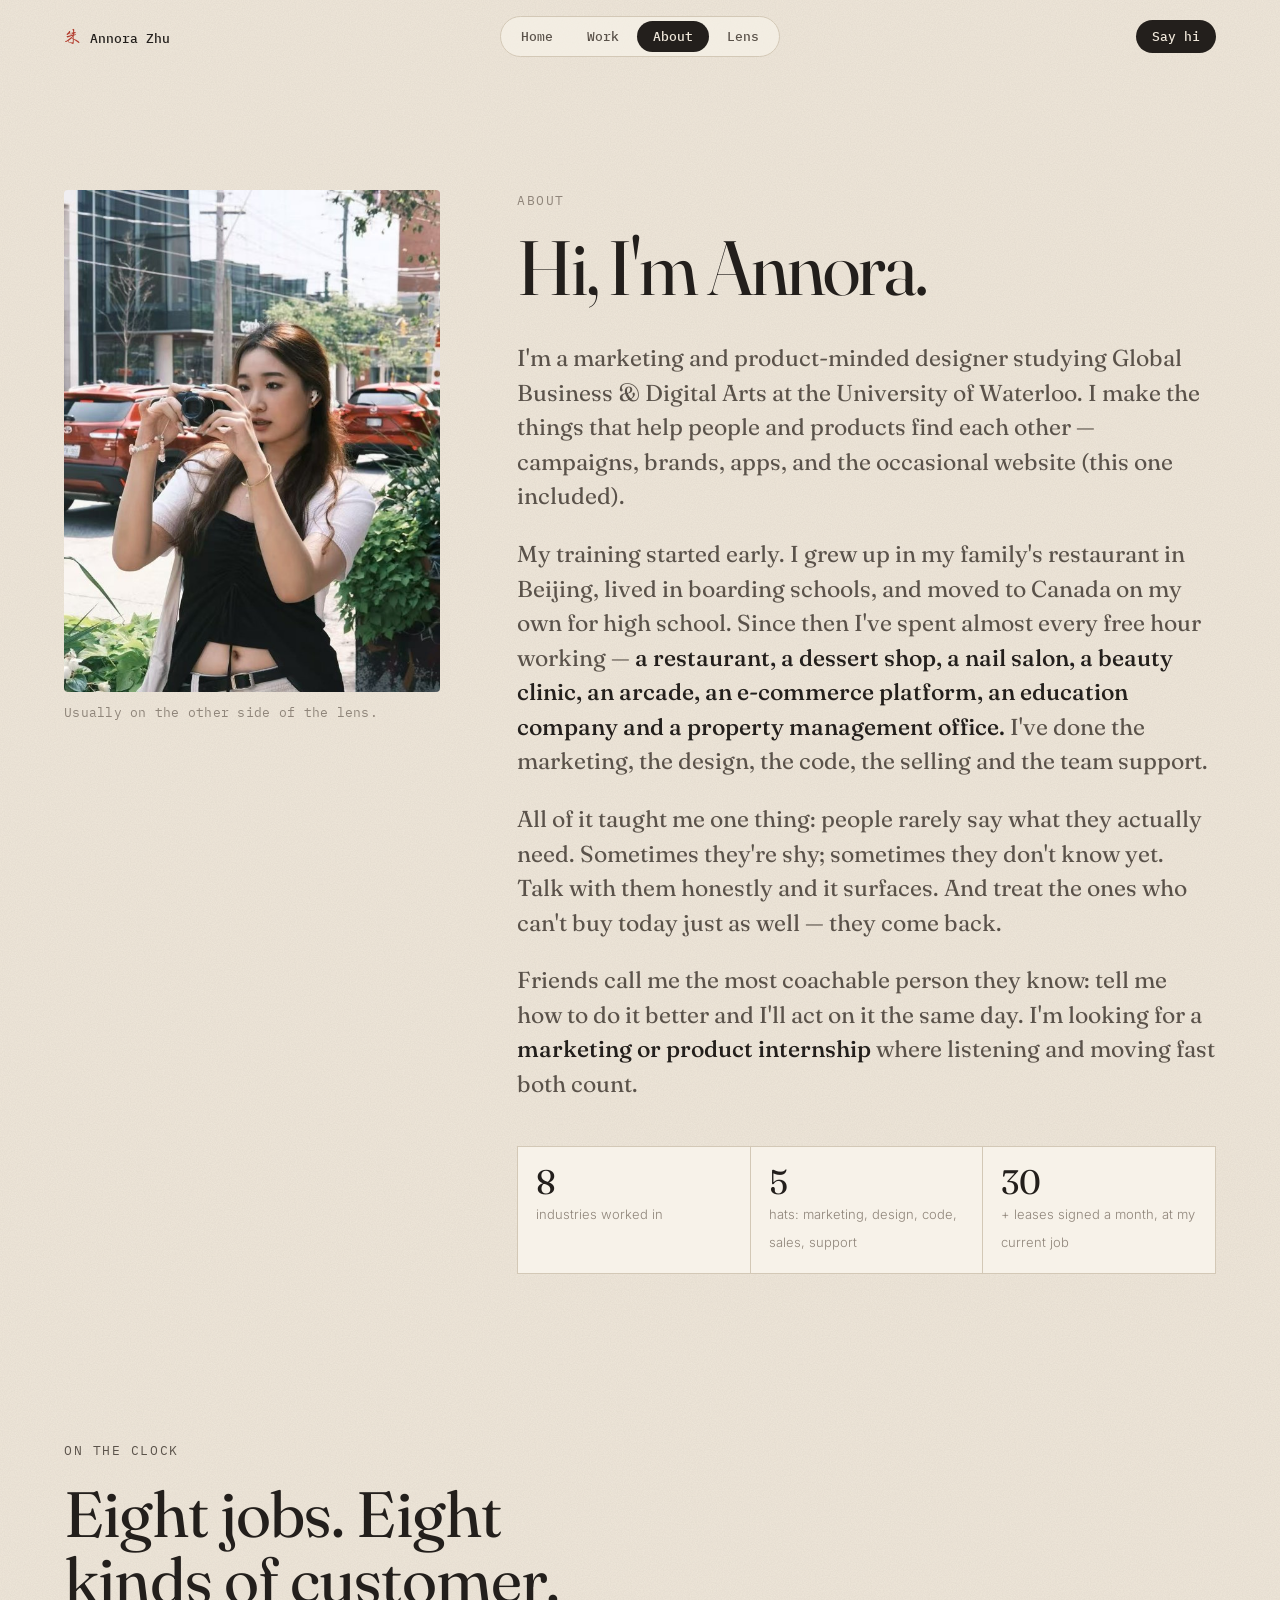
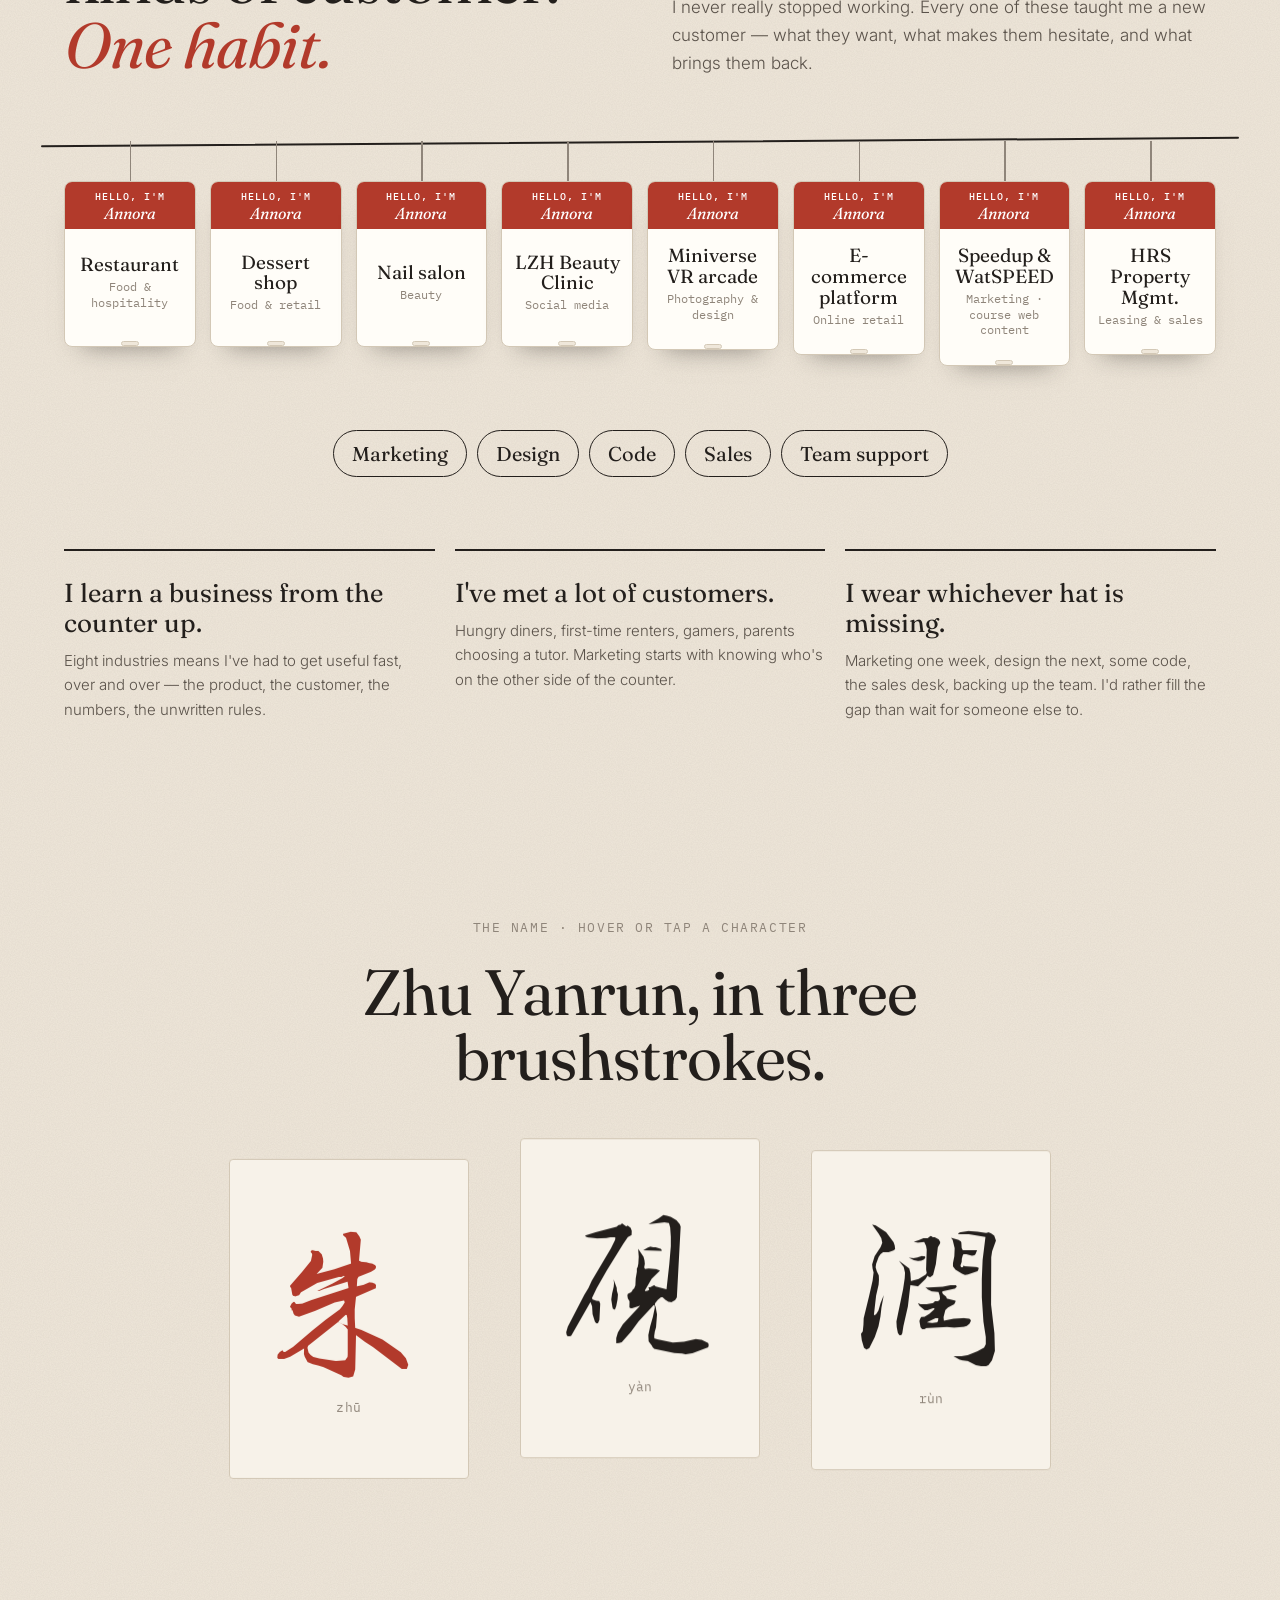
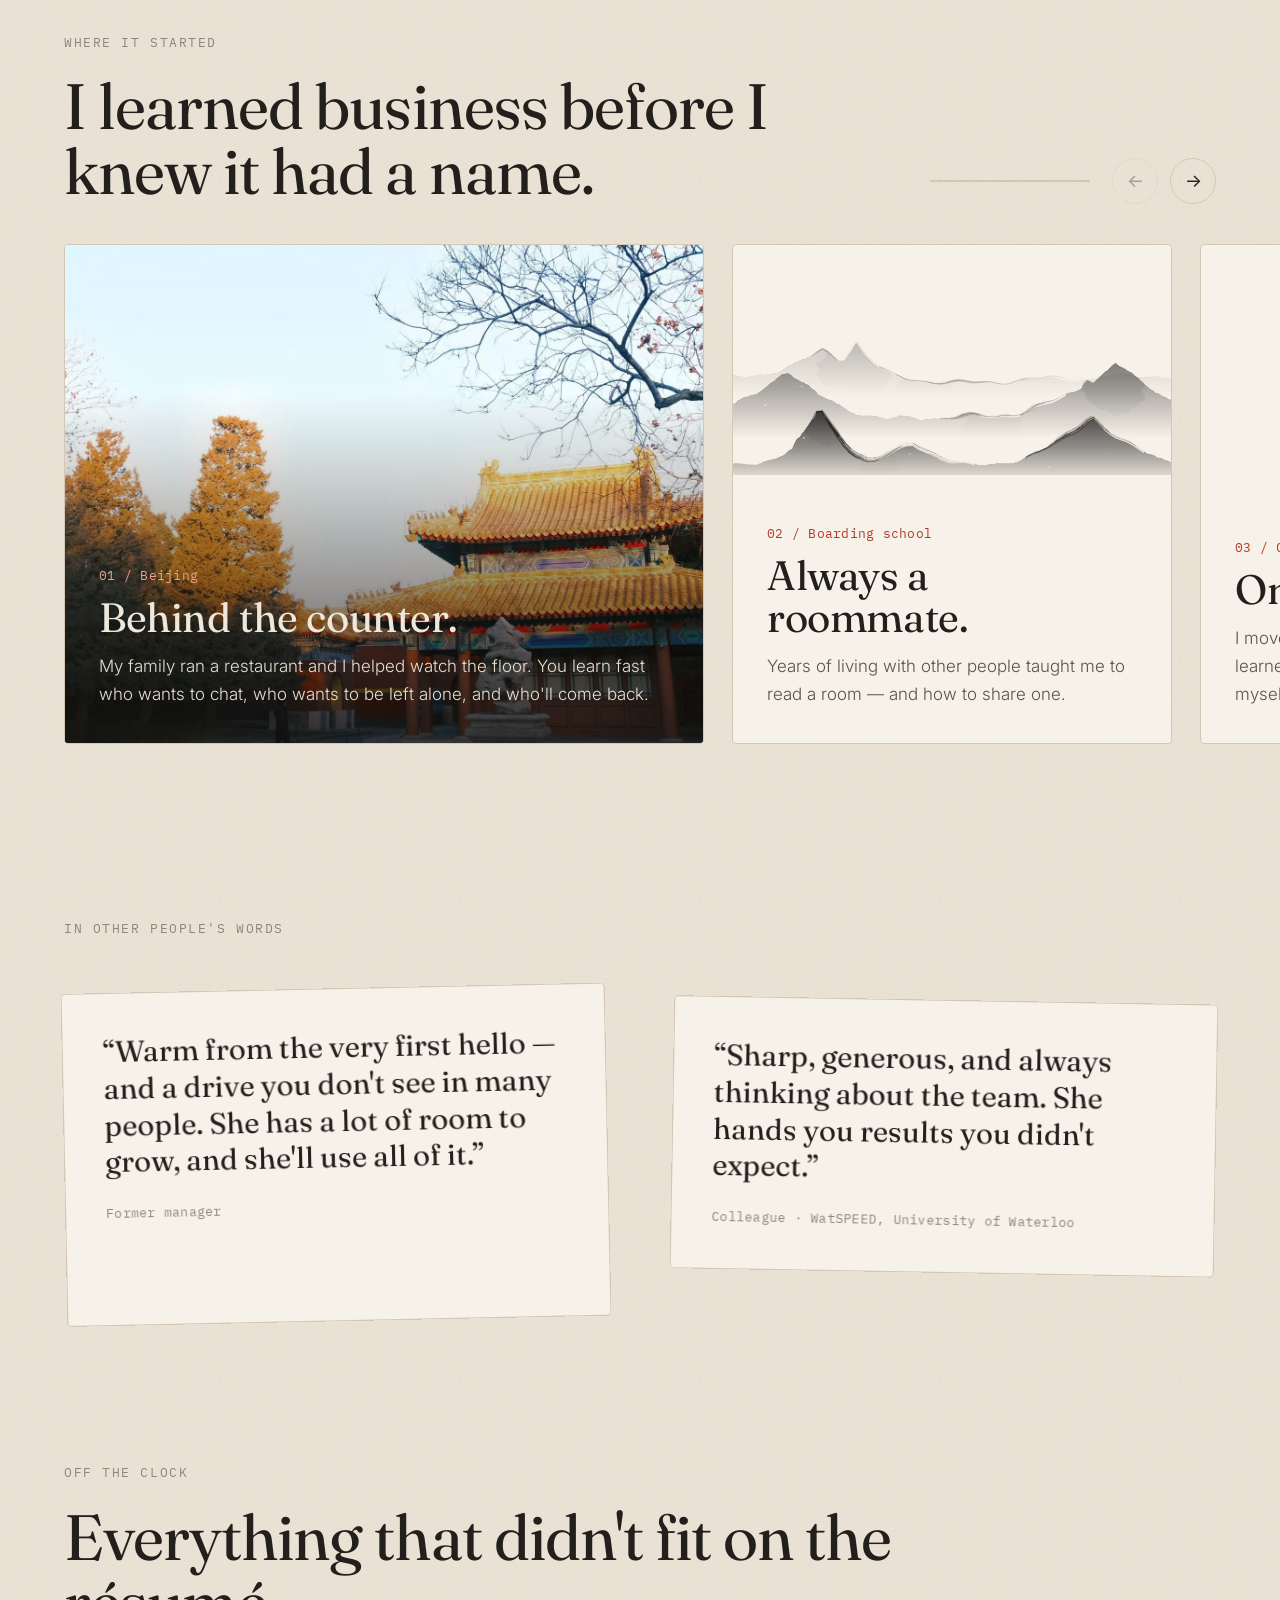
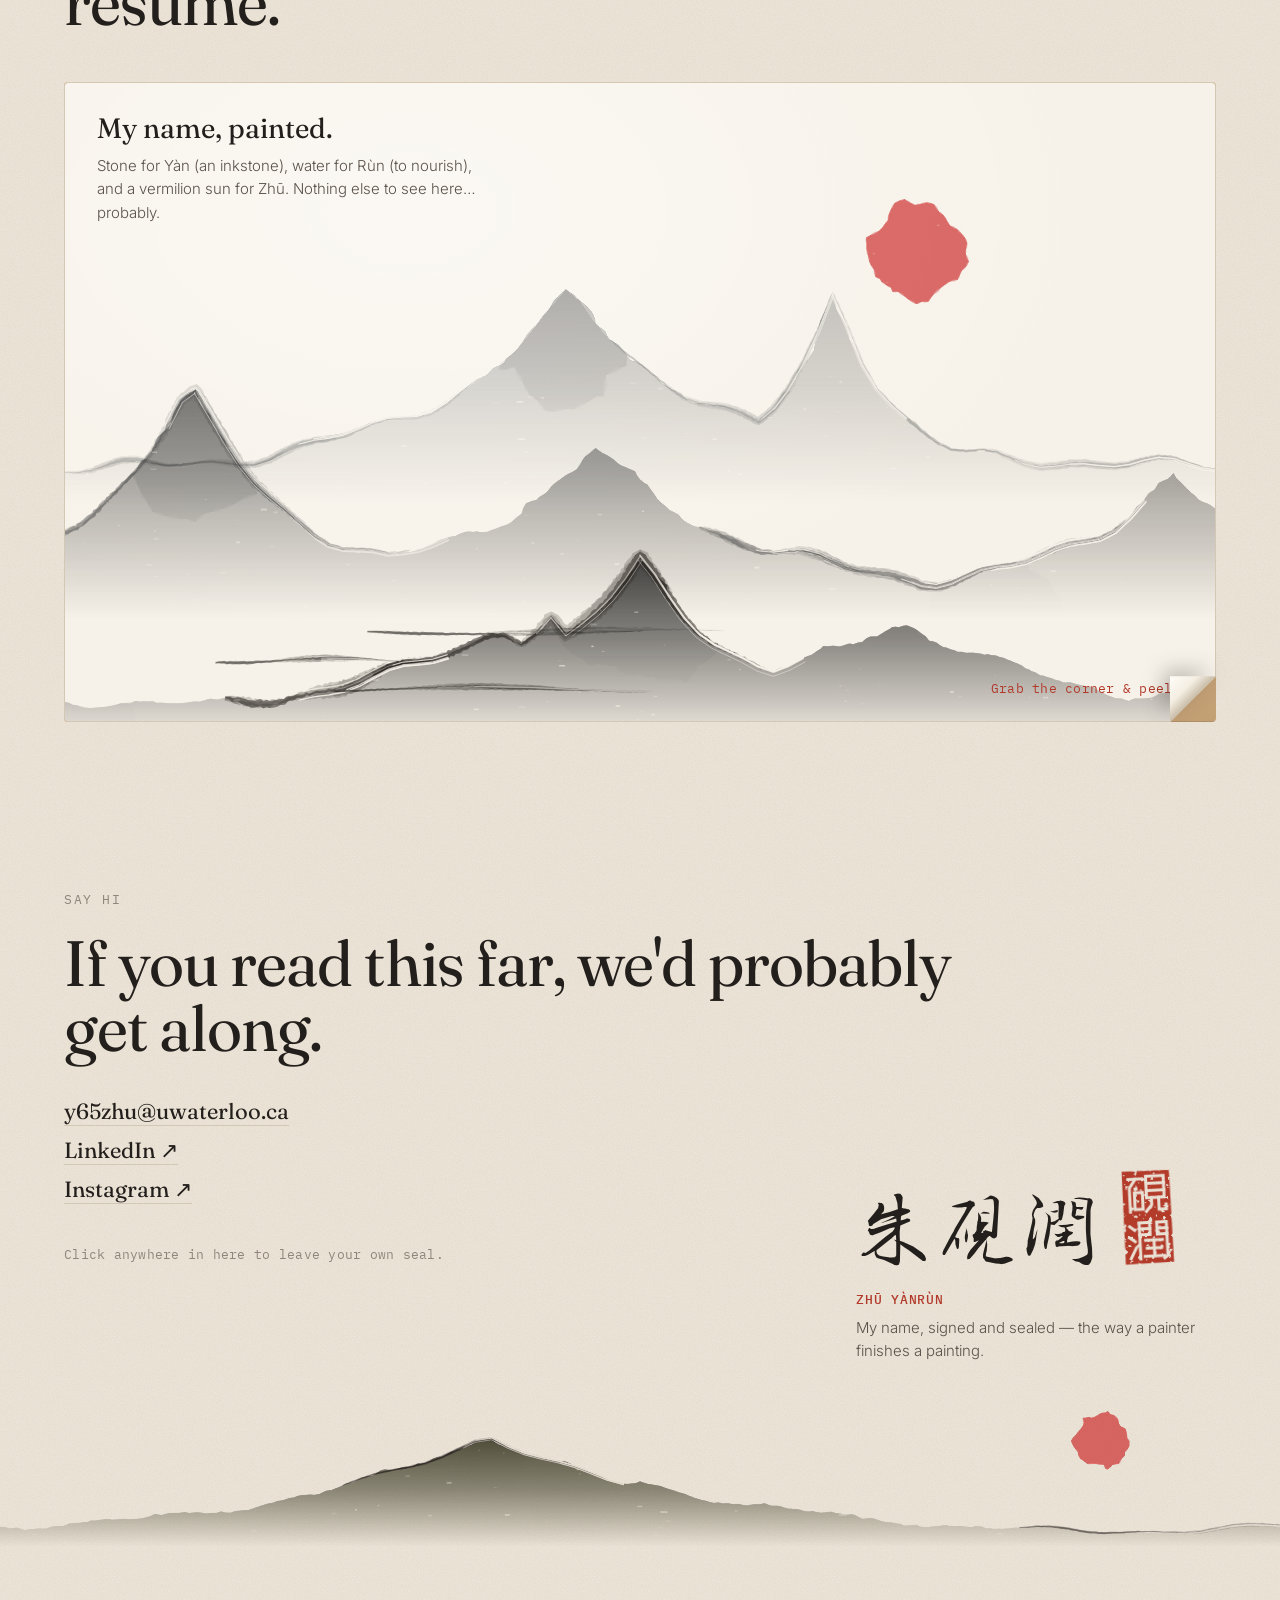
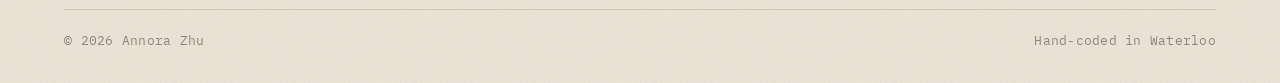
==== commit ece1944f: "Desk: ink-practice file opens to a calligraphy photo" ====
--- a/about.html
+++ b/about.html
@@ -9,7 +9,7 @@
   <link rel="preconnect" href="https://fonts.gstatic.com" crossorigin>
   <link href="https://fonts.googleapis.com/css2?family=Fraunces:ital,opsz,wght@0,9..144,300..600;1,9..144,300..500&family=IBM+Plex+Mono:wght@400;500&family=Inter:wght@300;400;500&display=swap" rel="stylesheet">
   <link rel="preload" href="danxingshu-subset.woff2" as="font" type="font/woff2" crossorigin>
-  <link rel="stylesheet" href="styles.css?v=202611030107">
+  <link rel="stylesheet" href="styles.css?v=202611030109">
 </head>
 <body>
 
@@ -167,7 +167,7 @@
       <button class="file" style="--x:28%;--y:4%" data-title="nail-set-v12.jpg" data-body="I do nails. Ten tiny canvases, no undo button." data-img="desk-nails.jpg"><span class="ico ico-img" style="background-image:url(desk-nails.jpg)"></span><span class="fname">nail-set-v12.jpg</span></button>
       <button class="file" style="--x:52%;--y:12%" data-title="hello-kitty/" data-body="Lifelong, unapologetic fan. My room is mostly her at this point. (This folder is 4.2 GB.)" data-img="desk-hello-kitty.jpg|desk-kitty-pad.jpg|desk-kitty-plush.jpg|desk-kitty-wallpaper.jpg"><span class="ico ico-folder"></span><span class="fname">hello-kitty/</span></button>
       <button class="file" style="--x:76%;--y:6%" data-title="still-can-do-the-splits.mov" data-body="Years of Chinese folk dance, since I was a kid. Yes — I can still do the splits." data-img="desk-dance.jpg|desk-concert.jpg"><span class="ico">▶</span><span class="fname">still-can-do-the-splits.mov</span></button>
-      <button class="file" style="--x:12%;--y:50%" data-title="ink-practice.jpg" data-body="Years of Chinese calligraphy and ink painting. I still practice — it's where all the white space on this site comes from."><span class="ico ico-ink dx">墨</span><span class="fname">ink-practice.jpg</span></button>
+      <button class="file" style="--x:12%;--y:50%" data-title="ink-practice.jpg" data-body="Years of Chinese calligraphy and ink painting. I still practice — it's where all the white space on this site comes from." data-img="desk-ink.jpg"><span class="ico ico-img" style="background-image:url(desk-ink.jpg)"></span><span class="fname">ink-practice.jpg</span></button>
       <button class="file" style="--x:36%;--y:56%" data-title="born-to-cook.txt" data-body="Friends say I was born with a 'rice root' — a natural gift for cooking. Come hungry." data-img="desk-cook-1.jpg|desk-cook-2.jpg|lens-campfire.jpg"><span class="ico">≡</span><span class="fname">born-to-cook.txt</span></button>
       <button class="file" style="--x:59%;--y:48%" data-title="gym-streak.xlsx" data-body="At the gym most days. Discipline I can actually see." data-img="desk-gym.jpg"><span class="ico ico-sheet"></span><span class="fname">gym-streak.xlsx</span></button>
       <button class="file" style="--x:80%;--y:54%" data-title="birth-chart.pdf" data-body="Western astrology and a firm belief in manifesting. This website was — partly — manifested."><span class="ico">☾</span><span class="fname">birth-chart.pdf</span></button>
@@ -214,7 +214,7 @@
   <div class="fine mono"><span>© 2026 Annora Zhu</span><span>Hand-coded in Waterloo</span></div>
 </footer>
 
-<script src="main.js?v=202611030107"></script>
-<script src="ink.js?v=202611030107"></script>
+<script src="main.js?v=202611030109"></script>
+<script src="ink.js?v=202611030109"></script>
 </body>
 </html>
